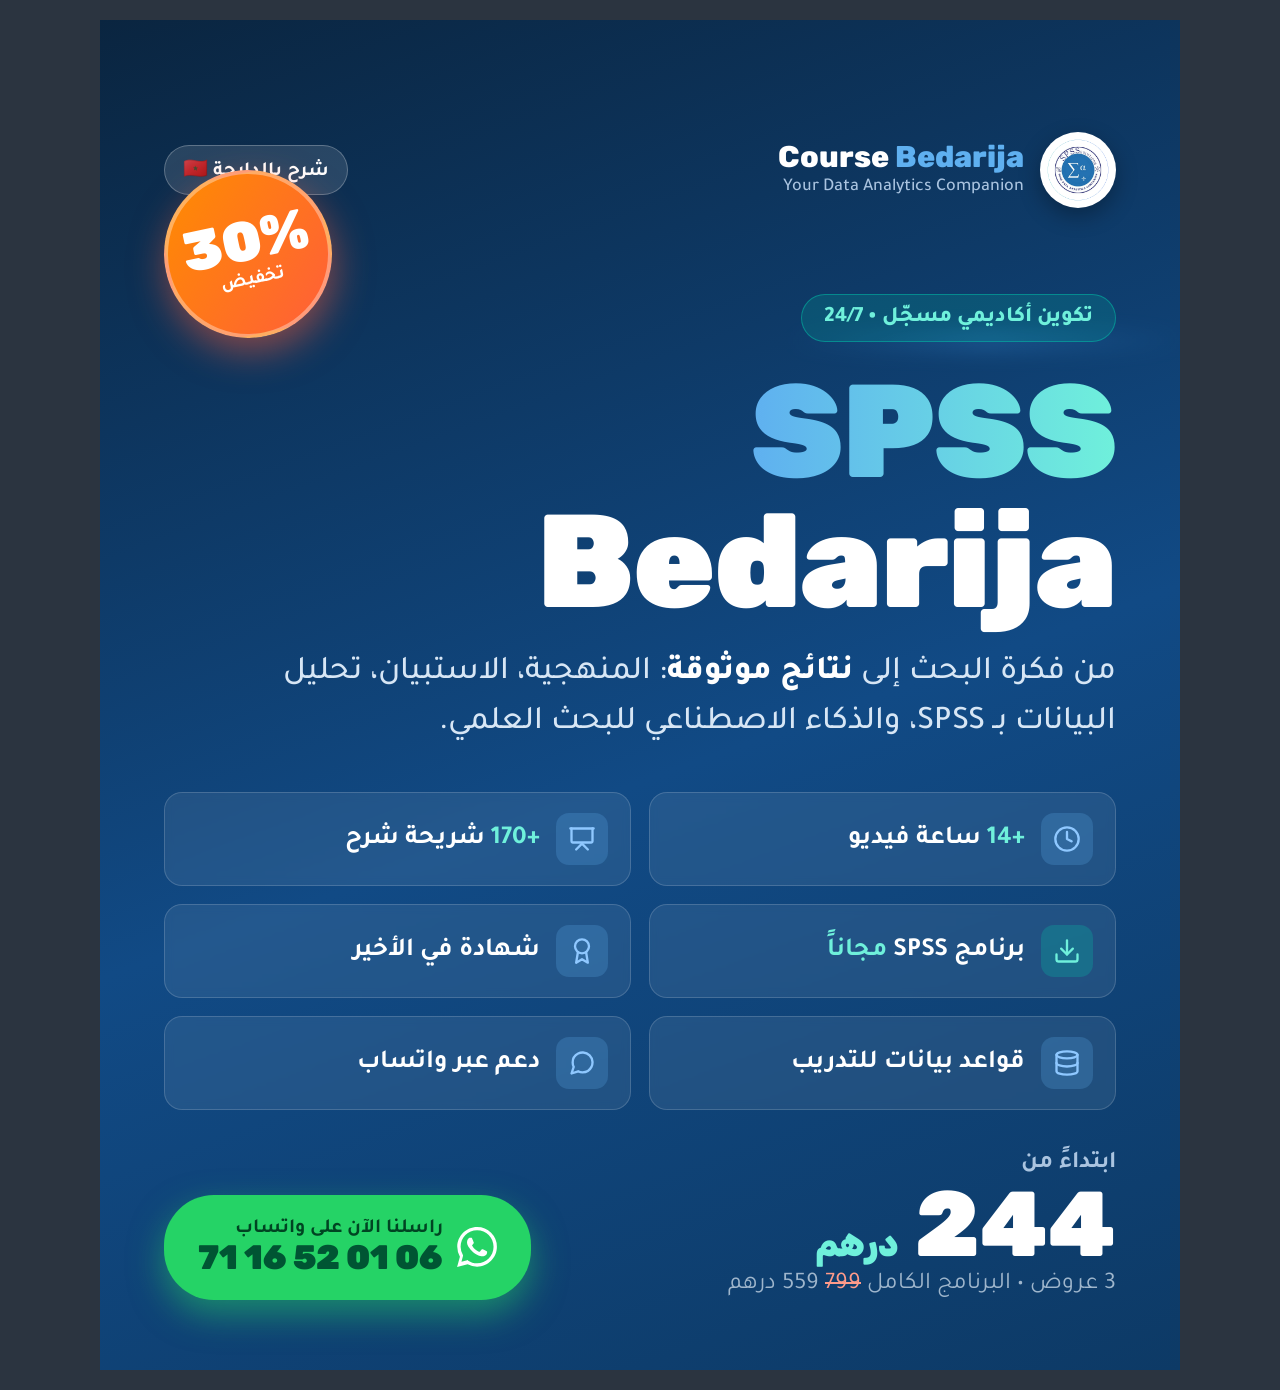
==== poster.html @ 24c33717 "Add SPSS Bedarija ad poster (1080x1350 HTML/CSS creative)" ====
<!DOCTYPE html>
<html lang="ar" dir="rtl">
<head>
  <meta charset="UTF-8" />
  <meta name="viewport" content="width=device-width, initial-scale=1.0" />
  <title>Poster — SPSS Bedarija</title>
  <!--
    ============================================================
    بوستر إعلاني — SPSS Bedarija (1080 x 1350)
    كيفاش تصدّرو كصورة PNG (مجاناً، بلا أداة):
    1) حل هاد الصفحة فـ Chrome.
    2) دير F12 (DevTools) -> Ctrl+Shift+M (Device toolbar).
    3) فالأعلى حط المقاس: 1080 x 1350 (و DPR = 2 لجودة أعلى).
    4) كليكي على ⋮ (3 نقط) -> "Capture screenshot".
    => غادي تنزل ليك صورة PNG نظيفة بالمقاس المضبوط.
    ============================================================
  -->
  <link rel="preconnect" href="https://fonts.googleapis.com" />
  <link rel="preconnect" href="https://fonts.gstatic.com" crossorigin />
  <link href="https://fonts.googleapis.com/css2?family=Rubik:wght@500;600;700;800;900&family=Tajawal:wght@400;500;700;800;900&display=swap" rel="stylesheet" />
  <style>
    * { margin: 0; padding: 0; box-sizing: border-box; }
    body { background: #2b3440; display: grid; place-items: center; min-height: 100vh; padding: 20px; font-family: 'Tajawal', sans-serif; }

    .poster {
      position: relative; width: 1080px; height: 1350px; overflow: hidden;
      background: linear-gradient(160deg, #0a2540 0%, #114a85 55%, #0d3a66 100%);
      color: #fff; padding: 70px 64px; display: flex; flex-direction: column;
    }
    /* decorative shapes */
    .blob { position: absolute; border-radius: 50%; filter: blur(10px); opacity: .5; pointer-events: none; }
    .blob.a { width: 520px; height: 520px; background: radial-gradient(circle, rgba(0,194,168,.45), transparent 65%); top: -160px; left: -140px; }
    .blob.b { width: 620px; height: 620px; background: radial-gradient(circle, rgba(61,151,232,.5), transparent 65%); bottom: -220px; right: -180px; }
    .grid-bg {
      position: absolute; inset: 0; opacity: .12; pointer-events: none;
      background-image: linear-gradient(rgba(255,255,255,.5) 1px, transparent 1px), linear-gradient(90deg, rgba(255,255,255,.5) 1px, transparent 1px);
      background-size: 60px 60px;
      -webkit-mask-image: radial-gradient(circle at 70% 20%, #000, transparent 75%);
      mask-image: radial-gradient(circle at 70% 20%, #000, transparent 75%);
    }
    .poster > * { position: relative; z-index: 2; }

    /* top bar */
    .top { display: flex; align-items: center; justify-content: space-between; }
    .brand { display: flex; align-items: center; gap: 16px; }
    .brand img { width: 76px; height: 76px; border-radius: 50%; background: #fff; padding: 3px; box-shadow: 0 8px 22px rgba(0,0,0,.3); }
    .brand .bt { font-family: 'Rubik'; font-weight: 800; font-size: 30px; line-height: 1; }
    .brand .bt span { color: #5fb0f0; }
    .brand .bs { font-size: 18px; color: #aac4e0; font-weight: 500; margin-top: 4px; }
    .flag { background: rgba(255,255,255,.12); border: 1px solid rgba(255,255,255,.25); padding: 10px 18px; border-radius: 50px; font-weight: 700; font-size: 20px; }

    /* discount badge */
    .discount {
      position: absolute; top: 150px; left: 64px; z-index: 5;
      width: 168px; height: 168px; border-radius: 50%;
      background: linear-gradient(135deg, #ff8c00, #ff5e3a); color: #fff;
      display: grid; place-items: center; text-align: center; transform: rotate(-12deg);
      box-shadow: 0 14px 36px rgba(255,94,58,.5); border: 4px solid rgba(255,255,255,.35);
    }
    .discount b { font-family: 'Rubik'; font-weight: 900; font-size: 56px; line-height: .9; }
    .discount span { font-size: 19px; font-weight: 700; display: block; margin-top: 2px; }

    /* hero */
    .hero { margin-top: 86px; }
    .eyebrow {
      display: inline-block; background: rgba(0,194,168,.18); border: 1px solid rgba(0,194,168,.5);
      color: #6ff0db; font-weight: 800; font-size: 22px; padding: 10px 22px; border-radius: 50px; margin-bottom: 26px;
    }
    .title { font-family: 'Rubik'; font-weight: 900; font-size: 132px; line-height: .98; letter-spacing: -1px; }
    .title .grad { background: linear-gradient(90deg, #5fb0f0, #6ff0db); -webkit-background-clip: text; background-clip: text; -webkit-text-fill-color: transparent; }
    .subtitle { font-size: 33px; color: #d7e6f5; font-weight: 500; margin-top: 22px; line-height: 1.5; max-width: 900px; }
    .subtitle b { color: #fff; font-weight: 800; }

    /* features */
    .feats { display: grid; grid-template-columns: repeat(2, 1fr); gap: 18px; margin-top: 44px; }
    .feat {
      display: flex; align-items: center; gap: 16px; background: rgba(255,255,255,.08);
      border: 1px solid rgba(255,255,255,.16); border-radius: 18px; padding: 20px 22px; backdrop-filter: blur(4px);
    }
    .feat .ic { width: 52px; height: 52px; border-radius: 13px; background: rgba(95,176,240,.22); display: grid; place-items: center; flex-shrink: 0; color: #8fc8ff; }
    .feat .ic svg { width: 28px; height: 28px; }
    .feat .tx { font-size: 26px; font-weight: 700; }
    .feat .tx b { color: #6ff0db; }
    .feat.free .ic { background: rgba(0,194,168,.25); color: #6ff0db; }

    /* bottom */
    .bottom { margin-top: auto; display: flex; align-items: flex-end; justify-content: space-between; gap: 24px; padding-top: 40px; }
    .price-box { }
    .price-box .pl { font-size: 24px; color: #aac4e0; font-weight: 600; }
    .price-box .pv { font-family: 'Rubik'; font-weight: 900; font-size: 92px; line-height: 1; color: #fff; }
    .price-box .pv small { font-size: 34px; color: #6ff0db; }
    .price-box .po { font-size: 24px; color: #9fb6cc; }
    .price-box .po s { color: #ff9b8a; }

    .cta {
      display: inline-flex; align-items: center; gap: 14px; background: #25d366; color: #073; 
      padding: 24px 34px; border-radius: 50px; box-shadow: 0 14px 34px rgba(37,211,102,.5);
    }
    .cta svg { width: 40px; height: 40px; color: #fff; }
    .cta .ct { color: #042; }
    .cta .ct .c1 { font-size: 20px; font-weight: 700; line-height: 1; }
    .cta .ct .c2 { font-family: 'Rubik'; font-weight: 900; font-size: 34px; line-height: 1.1; color: #053; }
  </style>
</head>
<body>
  <div class="poster">
    <div class="blob a"></div>
    <div class="blob b"></div>
    <div class="grid-bg"></div>

    <!-- discount -->
    <div class="discount"><div><b>30%</b><span>تخفيض</span></div></div>

    <!-- top -->
    <div class="top">
      <div class="brand">
        <img src="logo.png" alt="Course Bedarija" />
        <div>
          <div class="bt">Course <span>Bedarija</span></div>
          <div class="bs">Your Data Analytics Companion</div>
        </div>
      </div>
      <div class="flag">شرح بالدارجة 🇲🇦</div>
    </div>

    <!-- hero -->
    <div class="hero">
      <span class="eyebrow">تكوين أكاديمي مسجّل • 24/7</span>
      <div class="title"><span class="grad">SPSS</span><br/>Bedarija</div>
      <div class="subtitle">من فكرة البحث إلى <b>نتائج موثوقة</b>: المنهجية، الاستبيان، تحليل البيانات بـ SPSS، والذكاء الاصطناعي للبحث العلمي.</div>
    </div>

    <!-- features -->
    <div class="feats">
      <div class="feat">
        <span class="ic"><svg viewBox="0 0 24 24" fill="none" stroke="currentColor" stroke-width="2" stroke-linecap="round" stroke-linejoin="round"><circle cx="12" cy="12" r="10"/><polyline points="12 6 12 12 16 14"/></svg></span>
        <span class="tx"><b>+14</b> ساعة فيديو</span>
      </div>
      <div class="feat">
        <span class="ic"><svg viewBox="0 0 24 24" fill="none" stroke="currentColor" stroke-width="2" stroke-linecap="round" stroke-linejoin="round"><path d="M2 3h20"/><path d="M21 3v11a1 1 0 0 1-1 1H4a1 1 0 0 1-1-1V3"/><path d="m7 21 5-5 5 5"/></svg></span>
        <span class="tx"><b>+170</b> شريحة شرح</span>
      </div>
      <div class="feat free">
        <span class="ic"><svg viewBox="0 0 24 24" fill="none" stroke="currentColor" stroke-width="2" stroke-linecap="round" stroke-linejoin="round"><path d="M21 15v4a2 2 0 0 1-2 2H5a2 2 0 0 1-2-2v-4"/><polyline points="7 10 12 15 17 10"/><line x1="12" y1="15" x2="12" y2="3"/></svg></span>
        <span class="tx">برنامج SPSS <b>مجاناً</b></span>
      </div>
      <div class="feat">
        <span class="ic"><svg viewBox="0 0 24 24" fill="none" stroke="currentColor" stroke-width="2" stroke-linecap="round" stroke-linejoin="round"><circle cx="12" cy="8" r="6"/><path d="M15.477 12.89 17 22l-5-3-5 3 1.523-9.11"/></svg></span>
        <span class="tx">شهادة في الأخير</span>
      </div>
      <div class="feat">
        <span class="ic"><svg viewBox="0 0 24 24" fill="none" stroke="currentColor" stroke-width="2" stroke-linecap="round" stroke-linejoin="round"><ellipse cx="12" cy="5" rx="9" ry="3"/><path d="M21 12c0 1.66-4 3-9 3s-9-1.34-9-3"/><path d="M3 5v14c0 1.66 4 3 9 3s9-1.34 9-3V5"/></svg></span>
        <span class="tx">قواعد بيانات للتدريب</span>
      </div>
      <div class="feat">
        <span class="ic"><svg viewBox="0 0 24 24" fill="none" stroke="currentColor" stroke-width="2" stroke-linecap="round" stroke-linejoin="round"><path d="M21 11.5a8.38 8.38 0 0 1-.9 3.8 8.5 8.5 0 0 1-7.6 4.7 8.38 8.38 0 0 1-3.8-.9L3 21l1.9-5.7a8.38 8.38 0 0 1-.9-3.8 8.5 8.5 0 0 1 4.7-7.6 8.38 8.38 0 0 1 3.8-.9h.5a8.48 8.48 0 0 1 8 8z"/></svg></span>
        <span class="tx">دعم عبر واتساب</span>
      </div>
    </div>

    <!-- bottom -->
    <div class="bottom">
      <div class="price-box">
        <div class="pl">ابتداءً من</div>
        <div class="pv">244 <small>درهم</small></div>
        <div class="po">3 عروض • البرنامج الكامل <s>799</s> 559 درهم</div>
      </div>
      <div class="cta">
        <svg viewBox="0 0 24 24" fill="currentColor" aria-hidden="true"><path d="M.057 24l1.687-6.163a11.867 11.867 0 01-1.587-5.946C.16 5.335 5.495 0 12.05 0a11.817 11.817 0 018.413 3.488 11.824 11.824 0 013.48 8.414c-.003 6.557-5.338 11.892-11.893 11.892a11.9 11.9 0 01-5.688-1.448L.057 24zm6.597-3.807c1.676.995 3.276 1.591 5.392 1.592 5.448 0 9.886-4.434 9.889-9.885.002-5.462-4.415-9.89-9.881-9.892-5.452 0-9.887 4.434-9.889 9.884a9.86 9.86 0 001.51 5.26l-.999 3.648 3.978-1.039zm11.387-5.464c-.074-.124-.272-.198-.57-.347-.297-.149-1.758-.868-2.031-.967-.272-.099-.47-.149-.669.149-.198.297-.768.967-.941 1.165-.173.198-.347.223-.644.074-.297-.149-1.255-.462-2.39-1.475-.883-.788-1.48-1.761-1.653-2.059-.173-.297-.018-.458.13-.606.134-.133.297-.347.446-.521.151-.172.2-.296.3-.495.099-.198.05-.372-.025-.521-.075-.148-.669-1.611-.916-2.206-.242-.579-.487-.501-.669-.51l-.57-.01c-.198 0-.52.074-.792.372s-1.04 1.016-1.04 2.479 1.065 2.876 1.213 3.074c.149.198 2.095 3.2 5.076 4.487.709.306 1.263.489 1.694.626.712.226 1.36.194 1.872.118.571-.085 1.758-.719 2.006-1.413.248-.695.248-1.29.173-1.414z"/></svg>
        <div class="ct"><div class="c1">راسلنا الآن على واتساب</div><div class="c2">06 01 52 16 71</div></div>
      </div>
    </div>
  </div>
</body>
</html>
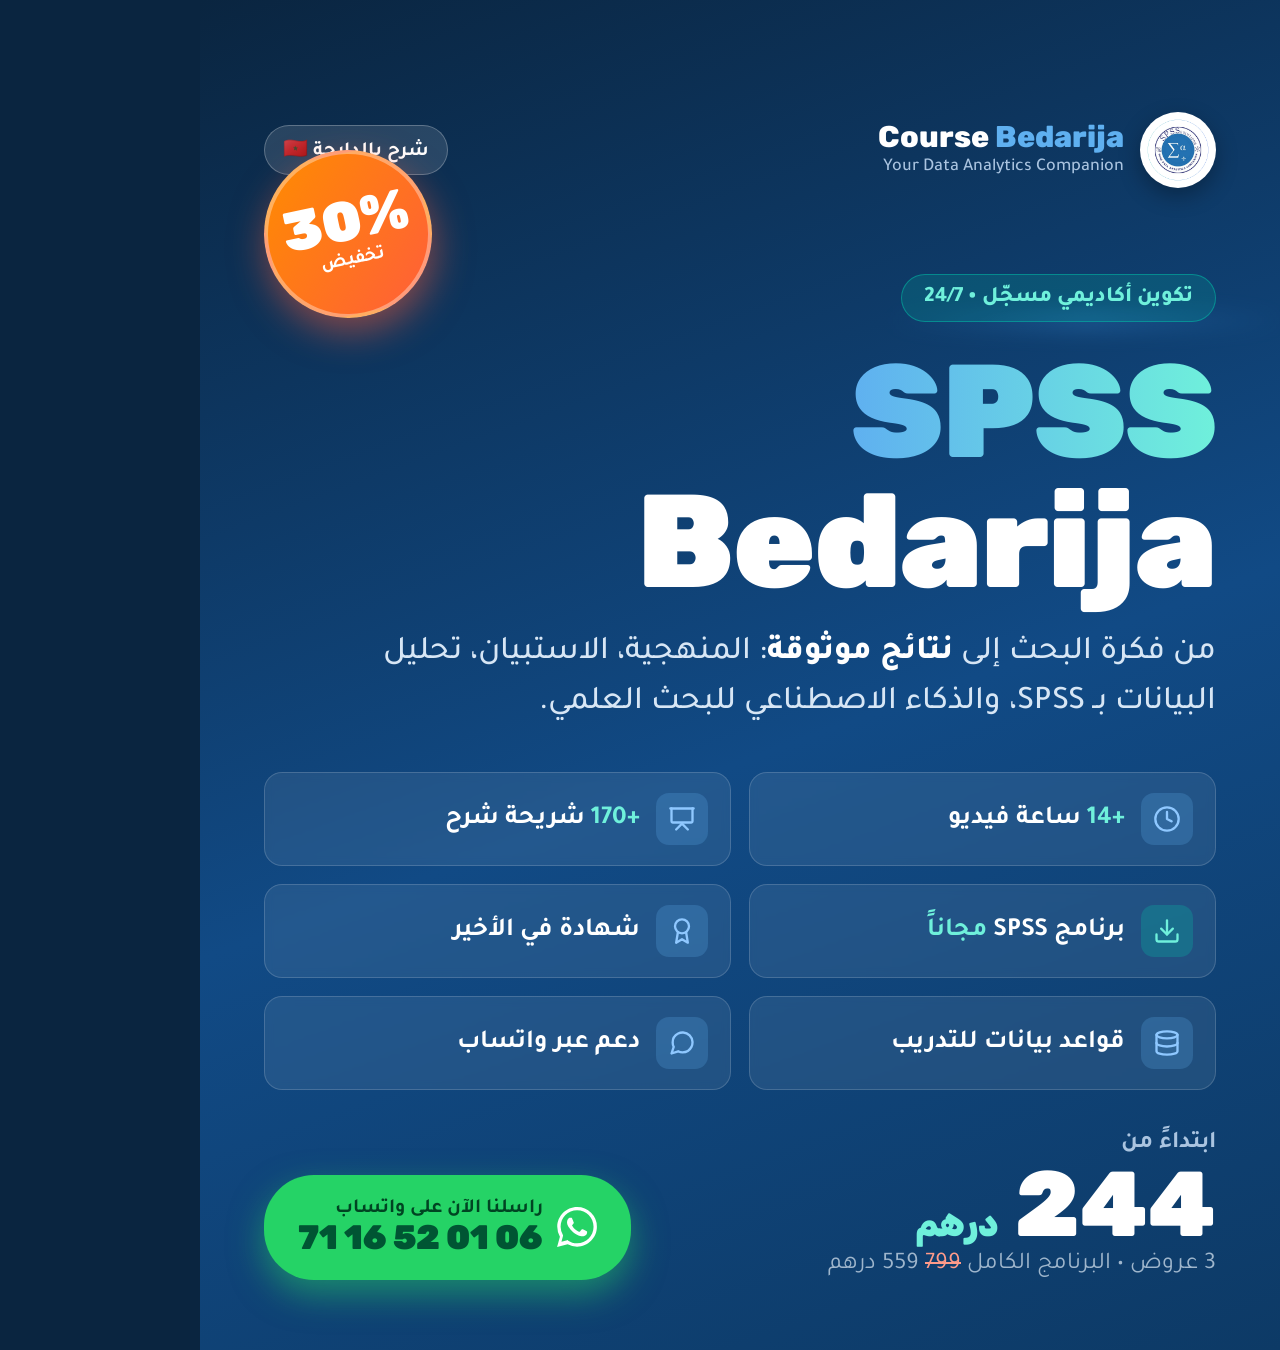
==== commit 92c0c98c: "Make poster page exactly 1080x1350 for clean image export" ====
--- a/poster.html
+++ b/poster.html
@@ -20,7 +20,8 @@
   <link href="https://fonts.googleapis.com/css2?family=Rubik:wght@500;600;700;800;900&family=Tajawal:wght@400;500;700;800;900&display=swap" rel="stylesheet" />
   <style>
     * { margin: 0; padding: 0; box-sizing: border-box; }
-    body { background: #2b3440; display: grid; place-items: center; min-height: 100vh; padding: 20px; font-family: 'Tajawal', sans-serif; }
+    html, body { margin: 0; padding: 0; }
+    body { width: 1080px; background: #0a2540; font-family: 'Tajawal', sans-serif; }
 
     .poster {
       position: relative; width: 1080px; height: 1350px; overflow: hidden;
